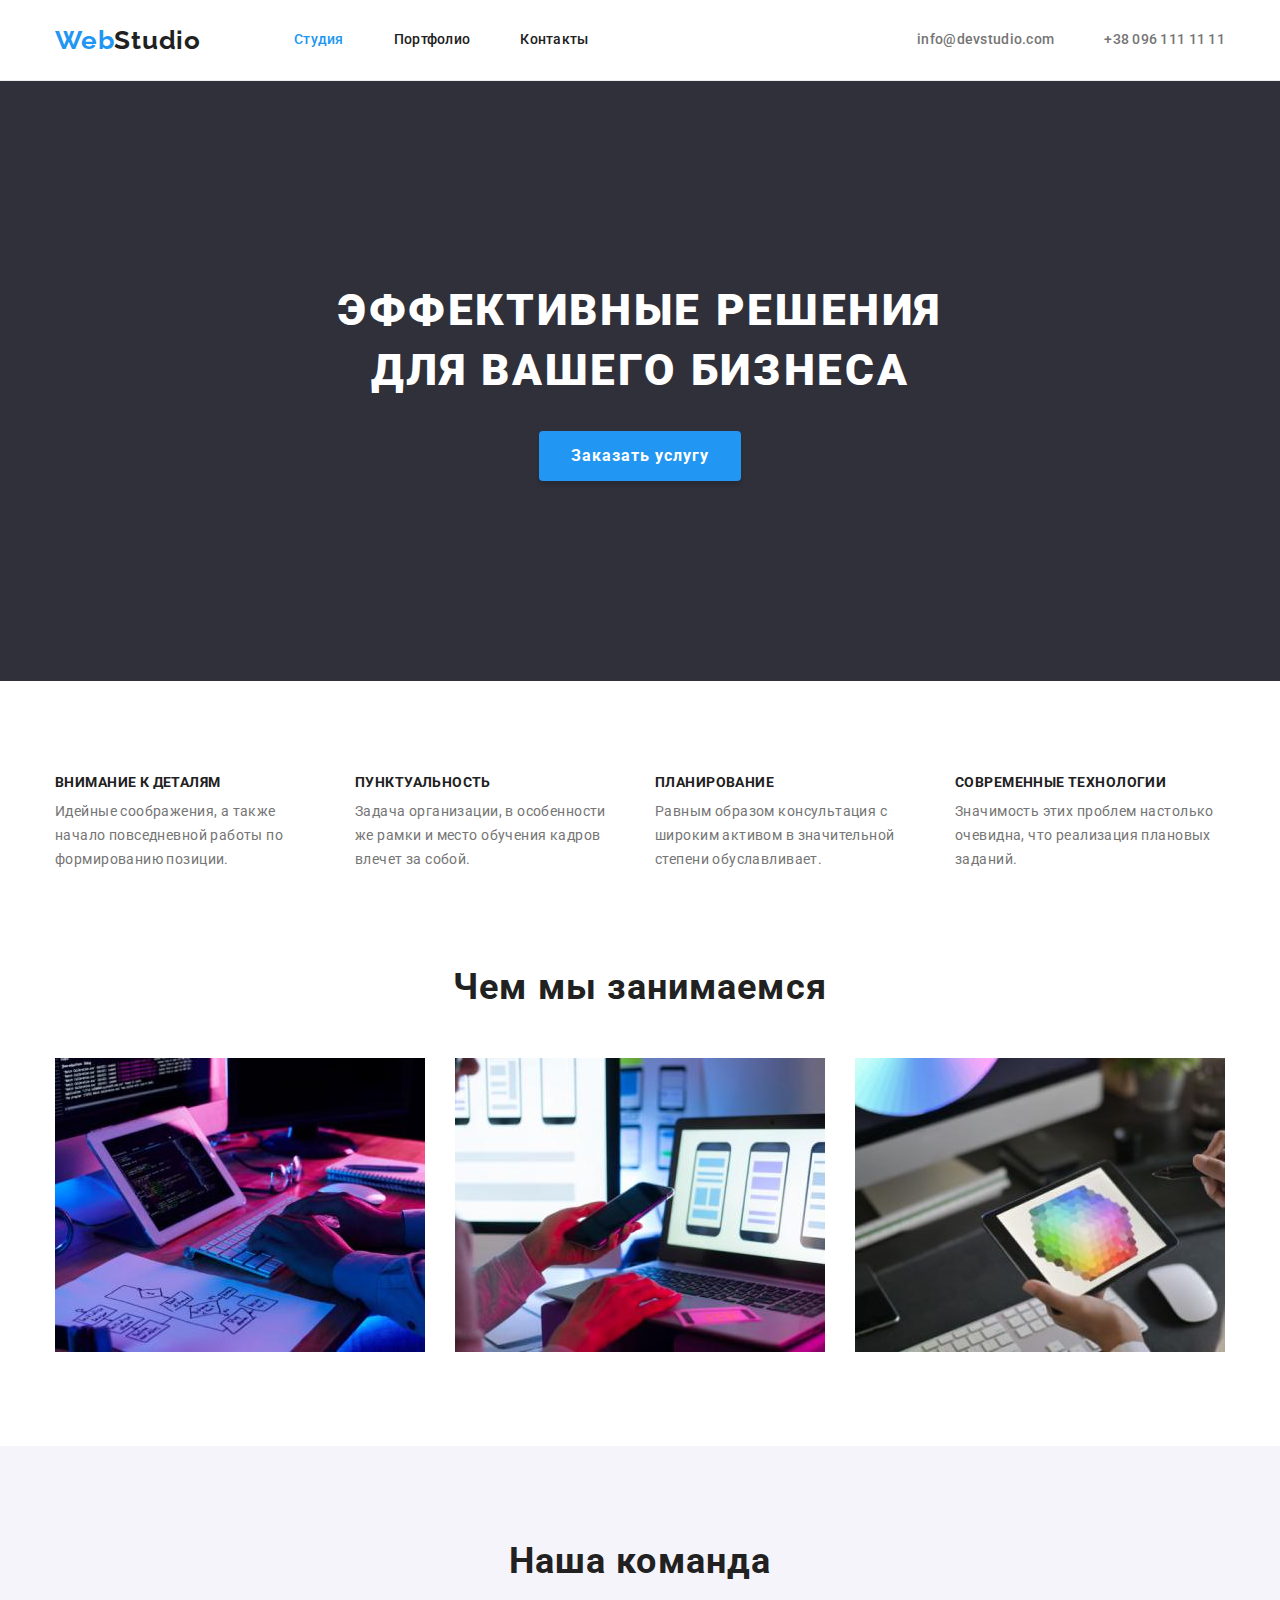
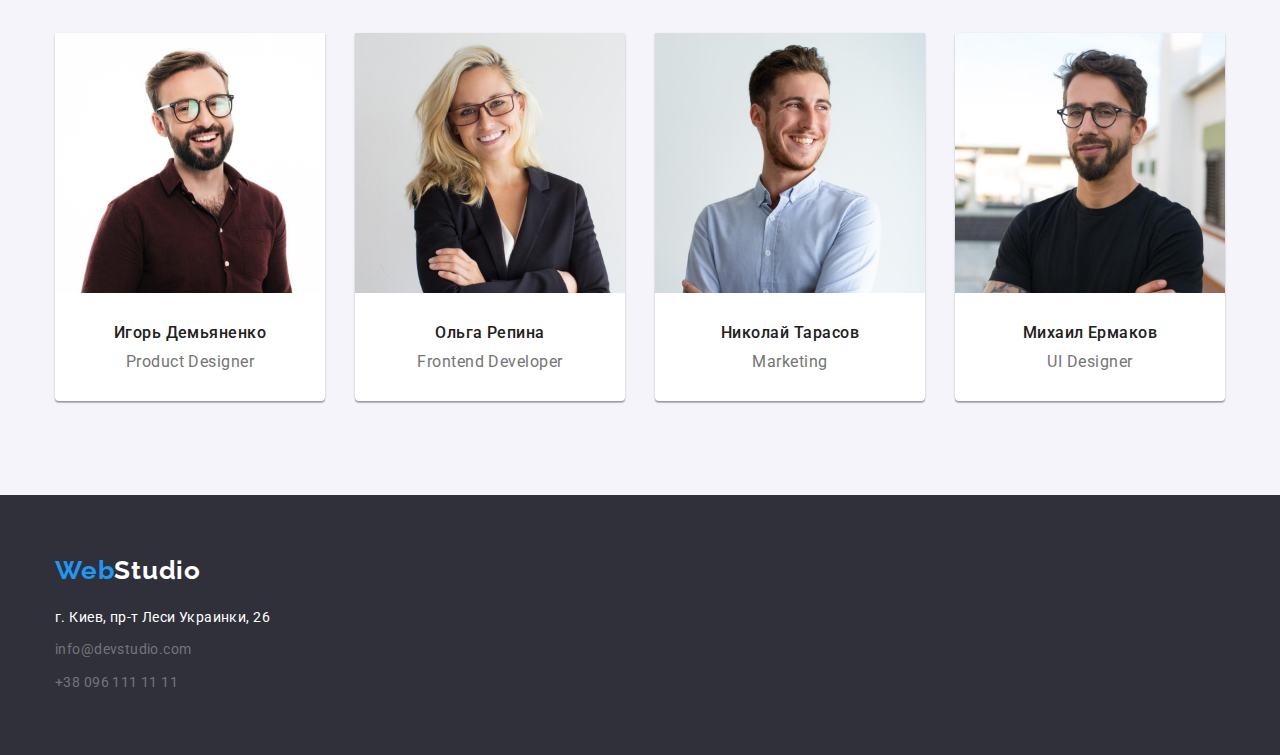
==== index.html @ d539810e "create HW/4 & copy files from HW/3" ====
<!DOCTYPE html>
<html lang="ru">
  <head>
    <meta charset="UTF-8" />
    <meta http-equiv="X-UA-Compatible" content="IE=edge" />
    <meta name="viewport" content="width=device-width, initial-scale=1.0" />
    <title>Студия</title>
    <link rel="preconnect" href="https://fonts.googleapis.com" />
    <link rel="preconnect" href="https://fonts.gstatic.com" crossorigin />
    <link
      href="https://fonts.googleapis.com/css2?family=Raleway:wght@700&family=Roboto:wght@400;500;700;900&display=swap"
      rel="stylesheet"
    />
    <link rel="stylesheet" href="./css/modern-normalize.css" />
    <link rel="stylesheet" href="./css/styles.css" />
  </head>
  <body>
    <header class="header">
      <div class="container">
        <nav class="nav">
          <a href="/" lang="en" class="link logo"><span>Web</span>Studio</a>
          <ul class="nav-list list">
            <li class="item active">
              <a href="./index.html" class="link">Студия</a>
            </li>
            <li class="item">
              <a href="./portfolio.html" class="link">Портфолио</a>
            </li>
            <li class="item"><a href="" class="link">Контакты</a></li>
          </ul>
        </nav>
        <ul class="contacts-list list">
          <li class="item">
            <a href="mailto:info@devstudio.com" class="link mail"
              >info@devstudio.com</a
            >
          </li>
          <li class="item">
            <a href="tel:+380961111111" class="link tel">+38 096 111 11 11</a>
          </li>
        </ul>
      </div>
    </header>
    <main class="index">
      <section class="section hero">
        <div class="container">
          <h1 class="hero-title title">
            Эффективные решения для вашего бизнеса
          </h1>
          <button type="button" class="hero-btn btn">Заказать услугу</button>
        </div>
      </section>
      <section class="section features">
        <div class="container">
          <h2 class="title visually-hidden">Преимущества</h2>
          <ul class="features-list list">
            <li class="features-list-item">
              <h3 class="title">Внимание к деталям</h3>
              <p class="text">
                Идейные соображения, а также начало повседневной работы по
                формированию позиции.
              </p>
            </li>
            <li class="features-list-item">
              <h3 class="title">Пунктуальность</h3>
              <p class="text">
                Задача организации, в особенности же рамки и место обучения
                кадров влечет за собой.
              </p>
            </li>
            <li class="features-list-item">
              <h3 class="title">Планирование</h3>
              <p class="text">
                Равным образом консультация с широким активом в значительной
                степени обуславливает.
              </p>
            </li>
            <li class="features-list-item">
              <h3 class="title">Современные технологии</h3>
              <p class="text">
                Значимость этих проблем настолько очевидна, что реализация
                плановых заданий.
              </p>
            </li>
          </ul>
        </div>
      </section>
      <section class="section we-doing">
        <div class="container">
          <h2 class="title">Чем мы занимаемся</h2>
          <ul class="we-doing-list list">
            <li class="we-doing-list-item">
              <img
                src="images/index/what-we-do-01.jpg"
                alt="Верстаем"
                width="370"
              />
            </li>
            <li class="we-doing-list-item">
              <img
                src="images/index/what-we-do-02.jpg"
                alt="Адаптируем сайт под разные устройства"
                width="370"
              />
            </li>
            <li class="we-doing-list-item">
              <img
                src="images/index/what-we-do-03.jpg"
                alt="Прорабатываем уникальный дизайн"
                width="370"
              />
            </li>
          </ul>
        </div>
      </section>
      <section class="section team">
        <div class="container">
          <h2 class="title">Наша команда</h2>
          <ul class="team-list list">
            <li class="team-list-item">
              <img
                src="images/index/igor.jpg"
                alt="Игорь Демьяненко"
                width="270"
              />
              <h3 class="title">Игорь Демьяненко</h3>
              <p class="position" lang="en">Product Designer</p>
            </li>
            <li class="team-list-item">
              <img src="images/index/olga.jpg" alt="Ольга Репина" width="270" />
              <h3 class="title">Ольга Репина</h3>
              <p class="position" lang="en">Frontend Developer</p>
            </li>
            <li class="team-list-item">
              <img
                src="images/index/nikolay.jpg"
                alt="Николай Тарасов"
                width="270"
              />
              <h3 class="title">Николай Тарасов</h3>
              <p class="position" lang="en">Marketing</p>
            </li>
            <li class="team-list-item">
              <img
                src="images/index/michael.jpg"
                alt="Михаил Ермаков"
                width="270"
              />
              <h3 class="title">Михаил Ермаков</h3>
              <p class="position" lang="en">UI Designer</p>
            </li>
          </ul>
        </div>
      </section>
    </main>
    <footer class="footer">
      <div class="container">
        <a href="/" lang="en" class="link logo"><span>Web</span>Studio</a>
        <address class="address">
          <p class="location">г. Киев, пр-т Леси Украинки, 26</p>
          <ul class="contacts-list list">
            <li class="item">
              <a href="mailto:info@devstudio.com" class="link mail"
                >info@devstudio.com</a
              >
            </li>
            <li class="item">
              <a href="tel:+380961111111" class="link tel">+38 096 111 11 11</a>
            </li>
          </ul>
        </address>
      </div>
    </footer>
  </body>
</html>
---- css/styles.css ----
:root {
  --active-text-color: #2196f3;
  --prime-text-color: #757575;
  --secondary-text-color: #212121;
  --btn-text-color: #ffffff;
  --hero-btn-active-color: #188ce8;
  --prime-background-color: #ffffff;
  --secondary-background-color: #f5f4fa;
  --footer-background-color: #2f303a;
}
body {
  font-family: 'Roboto', sans-serif;
  background-color: var(--prime-background-color);
  color: var(--secondary-text-color);
}
header {
  border-bottom: 1px solid #ececec;
}

.section {
  padding: 94px 0;
}
.container {
  width: 1200px;
  padding-left: 15px;
  padding-right: 15px;
  margin: 0 auto;
}
ul {
  list-style: none;
  padding: 0;
  margin: 0;
}
img {
  display: block;
  max-width: 100%;
  height: auto;
}
.link {
  text-decoration: none;
}
.btn {
  cursor: pointer;
}
.visually-hidden {
  position: absolute;
  white-space: nowrap;
  width: 1px;
  height: 1px;
  overflow: hidden;
  border: 0;
  padding: 0;
  clip: rect(0 0 0 0);
  clip-path: inset(50%);
  margin: -1px;
}
/************header*****************************/
.header > .container,
.nav,
.nav-list,
.contacts-list {
  display: flex;
  align-items: center;
}

.nav,
.nav-list > .item,
.contacts-list > .item {
  align-self: center;
}
.logo {
  font-family: 'Raleway', sans-serif;
  font-style: normal;
  font-weight: 700;
  font-size: 26px;
  line-height: 1.19;
  letter-spacing: 0.03em;
  color: var(--secondary-text-color);
  padding-top: 24px;
  padding-bottom: 24px;
}
.logo span {
  color: var(--active-text-color);
}
.nav-list {
  margin-left: 93px;
}
.nav-list .link,
.contacts-list .link {
  display: block;
  padding-top: 32px;
  padding-bottom: 32px;
  font-family: 'Roboto', sans-serif;
  font-weight: 500;
  font-size: 14px;
  line-height: 1.14;
  letter-spacing: 0.02em;
}
.nav-list > .item:not(:first-child) {
  margin-left: 50px;
}
.nav-list .link {
  color: var(--secondary-text-color);
}
.nav + .contacts-list {
  margin-left: auto;
}
.contacts-list > .item:not(:last-child) {
  margin-right: 50px;
}
.contacts-list .link {
  color: var(--prime-text-color);
}
.nav-list > .active > .link {
  color: var(--active-text-color);
}
.nav-list .link:hover,
.nav-list .link:focus,
.contacts-list .link:hover,
.contacts-list .link:focus {
  color: var(--active-text-color);
}

/*****************main index*******************/
.hero {
  padding: 200px 0;
  text-align: center;
  background-color: var(--footer-background-color);
  color: var(--btn-text-color);
}

.hero-title {
  margin: 0 auto 30px;
  padding: 0 267px;
  font-weight: 900;
  font-size: 44px;
  line-height: 1.36;
  letter-spacing: 0.06em;
  text-transform: uppercase;
}
.hero-btn {
  display: block;
  margin: 0 auto;
  padding: 10px 32px;
  font-family: inherit;
  font-weight: 700;
  font-size: 16px;
  line-height: 1.87;
  box-shadow: 0px 4px 4px rgba(0, 0, 0, 0.15);
  border-radius: 4px;
  border: 0;
  letter-spacing: 0.06em;
  background-color: var(--active-text-color);
  color: var(--btn-text-color);
}
.hero .btn:hover,
.hero .btn:focus {
  background-color: var(--hero-btn-active-color);
}
.features-list {
  display: flex;
  justify-content: space-between;
}
.features-list-item {
  width: 270px;
}
.features-list-item:not(:last-child) {
  margin-right: 30px;
}

.features-list-item .title {
  margin-top: 0;
  margin-bottom: 10px;
  font-weight: 700;
  font-size: 14px;
  line-height: 1.14;
  letter-spacing: 0.03em;
  text-transform: uppercase;
}
.features-list-item .text {
  margin: 0;
  font-size: 14px;
  line-height: 1.71;
  letter-spacing: 0.03em;
  color: var(--prime-text-color);
}

.we-doing .title,
.team .title {
  margin-top: 0;
  margin-bottom: 50px;
  font-weight: 700;
  font-size: 36px;
  line-height: 1.17;
  text-align: center;
  letter-spacing: 0.03em;
}
.section.we-doing {
  padding: 0 0 94px 0;
}
.we-doing-list {
  display: flex;
  justify-content: space-between;
}
.we-doing-list-item:not(:last-child) {
  margin-right: 30px;
}

.team {
  background-color: var(--secondary-background-color);
}
.team-list {
  display: flex;
  justify-content: space-between;
}
.team-list-item {
  width: 270px;
  padding-bottom: 30px;
  background-color: var(--prime-background-color);
  box-shadow: 0px 1px 3px rgba(0, 0, 0, 0.12), 0px 1px 1px rgba(0, 0, 0, 0.14),
    0px 2px 1px rgba(0, 0, 0, 0.2);
  border-radius: 0px 0px 4px 4px;
}
.team-list-item:not(:last-child) {
  margin-right: 30px;
}
.team-list-item > img {
  margin-bottom: 30px;
}
.team-list-item .title {
  margin-bottom: 10px;
  font-weight: 500;
  font-size: 16px;
  line-height: 1.19;
  text-align: center;
  letter-spacing: 0.03em;
}
.team-list-item .position {
  margin: 0 auto;
  font-size: 16px;
  line-height: 1.19;
  text-align: center;
  letter-spacing: 0.03em;
  background-color: var(--prime-background-color);
  color: var(--prime-text-color);
}

/********************main portfolio**********************/
.filter {
  display: flex;
  justify-content: center;
  margin-bottom: 50px;
}
.filter > .filter-item:not(:last-child) {
  margin-right: 8px;
}
.filter .btn {
  font-family: 'Roboto', sans-serif;
  font-style: normal;
  font-weight: 500;
  font-size: 16px;
  line-height: 1.62;
  text-align: center;
  letter-spacing: 0.03em;
  border-radius: 4px;
  border: none;
  padding: 6px 22px;
}
.filter .btn:hover,
.filter .btn:focus,
.btn.active {
  background-color: var(--active-text-color);
  color: var(--btn-text-color);
  box-shadow: 0px 3px 1px rgba(0, 0, 0, 0.1), 0px 1px 2px rgba(0, 0, 0, 0.08),
    0px 2px 2px rgba(0, 0, 0, 0.12);
  border-radius: 4px;
}
.portfolio-projects-list {
  display: flex;
  flex-wrap: wrap;
}
.project-item {
  width: 370px;
  /* width: calc((100% - 60px) / 3); */
  margin-right: 30px;
  margin-bottom: 30px;

  background-color: var(--prime-background-color);
}
.project-item:nth-child(3n) {
  margin-right: 0;
}
.project-item:nth-last-child(-n + 3) {
  margin-bottom: 0;
}

.project-item > .content {
  display: flex;
  flex-direction: column;
  padding: 20px 24px;
  border-right: 1px solid #eeeeee;
  border-bottom: 1px solid #eeeeee;
  border-left: 1px solid #eeeeee;
}
.project-item .title {
  margin-top: 0;
  margin-bottom: 4px;
  font-weight: 700;
  font-size: 18px;
  line-height: 2;
  letter-spacing: 0.06em;
}
.project-item .project-type {
  margin: 0;
  font-size: 16px;
  line-height: 1.87;
  letter-spacing: 0.03em;
  color: var(--prime-text-color);
}
/*************************footer*************************/
.footer {
  padding-top: 60px;
  padding-bottom: 60px;
  background-color: var(--footer-background-color);
}
.footer .container {
  display: flex;
  flex-direction: column;
}

.footer .logo {
  margin-bottom: 20px;
  padding: 0;
  color: var(--btn-text-color);
}
.address {
  font-size: 14px;
  font-style: normal;
  font-weight: normal;
  line-height: 1.71;
  letter-spacing: 0.03em;
}
.location {
  margin-top: 0;
  margin-bottom: 9px;

  color: var(--btn-text-color);
}
.footer .contacts-list {
  display: block;
}
.footer .contacts-list .item:first-child {
  margin: 0 0 9px 0;
}
.footer .contacts-list .link {
  padding: 0;
  font-size: inherit;
  font-style: inherit;
  font-weight: inherit;
  line-height: inherit;
  letter-spacing: inherit;
}
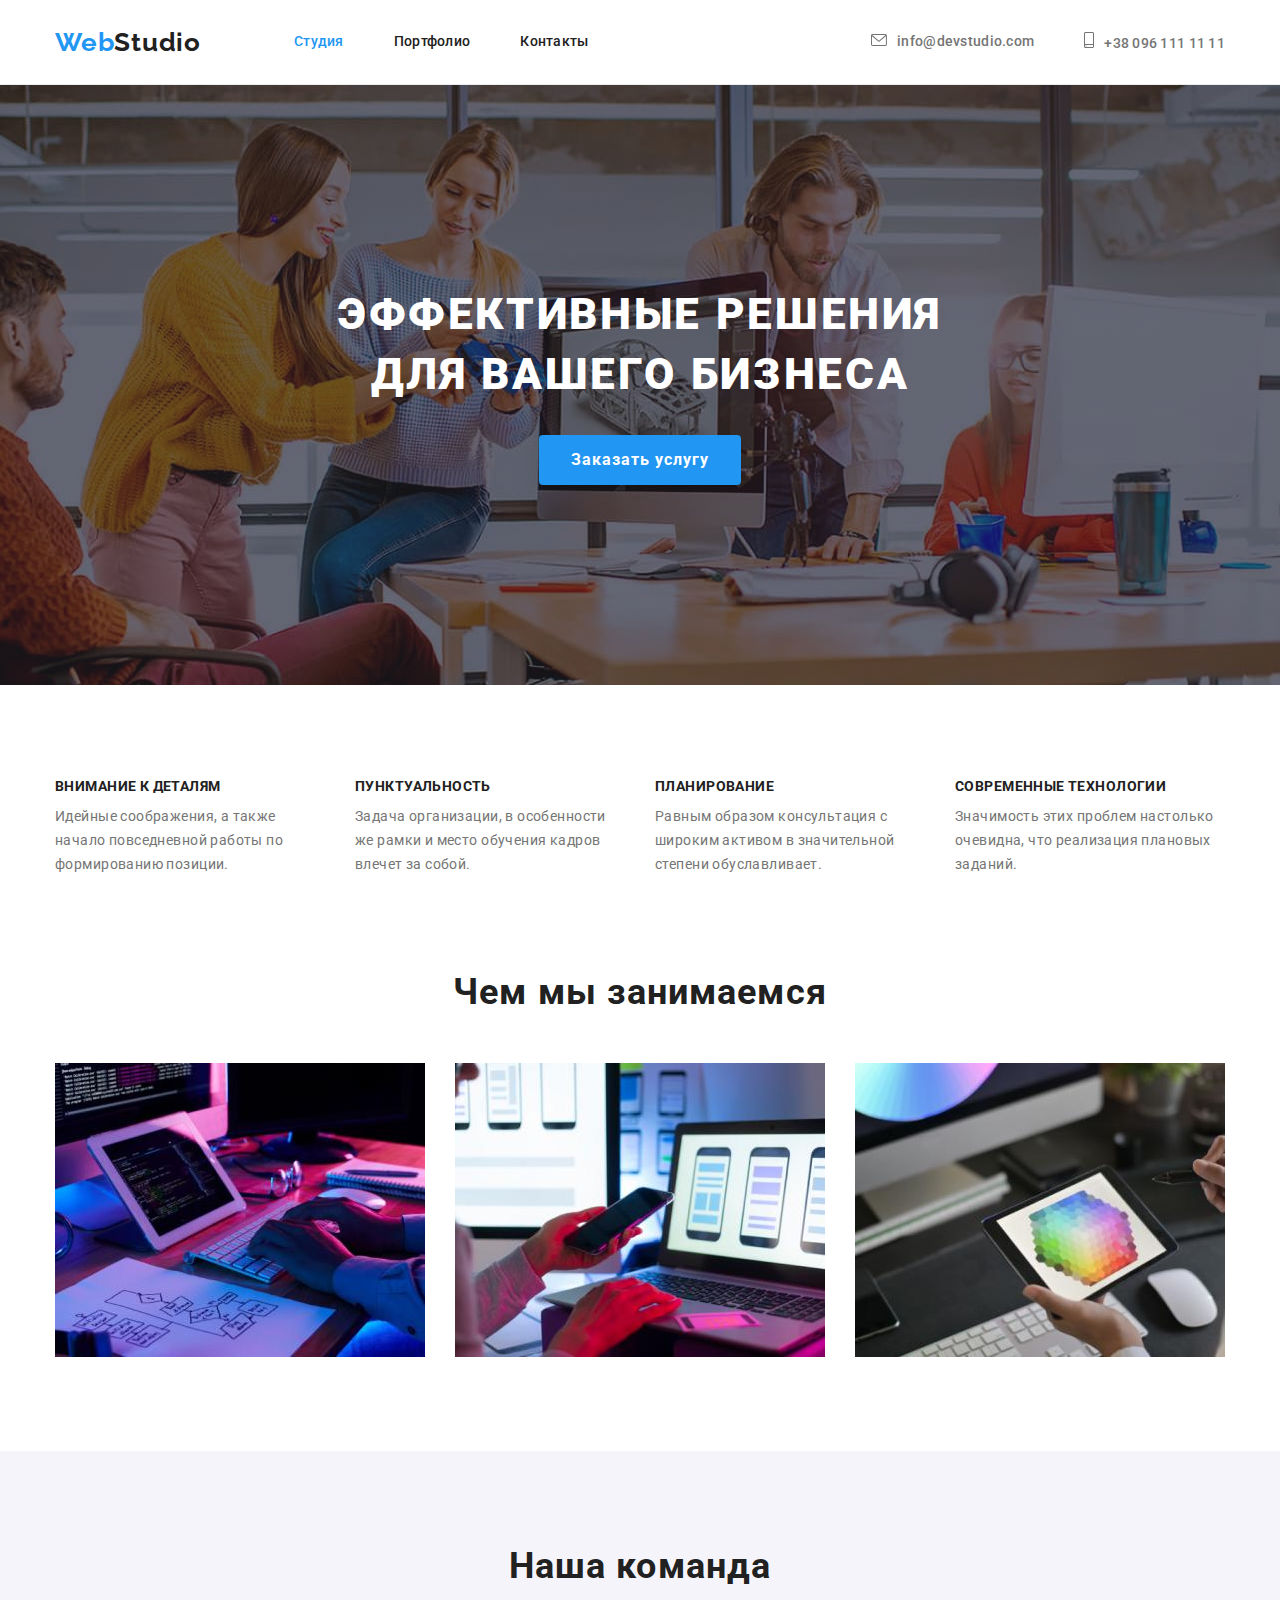
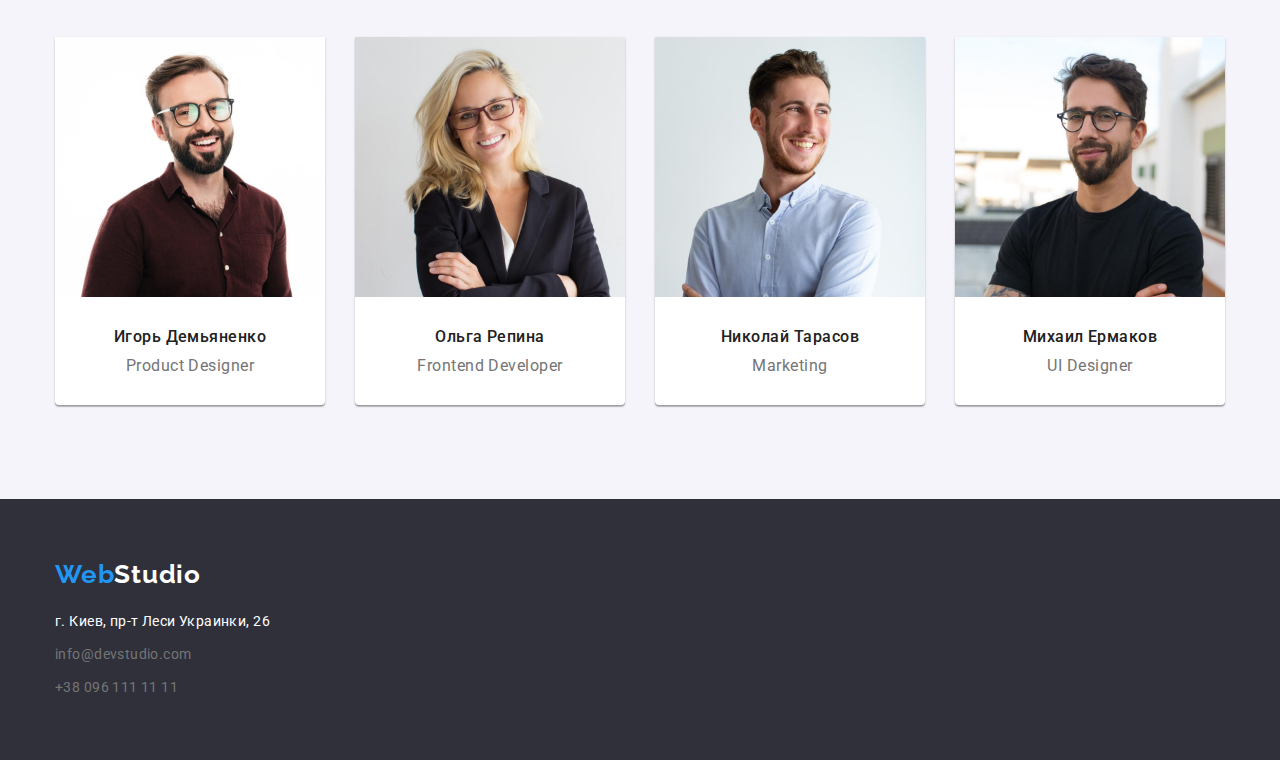
==== commit 0be96b47: "add sprite & hero" ====
--- a/index.html
+++ b/index.html
@@ -31,12 +31,19 @@
         </nav>
         <ul class="contacts-list list">
           <li class="item">
+            
             <a href="mailto:info@devstudio.com" class="link mail"
-              >info@devstudio.com</a
+              ><svg class="icon icon-envelope" width=16 height=12>
+              <use href=./images/icons.svg#icon-envelope></use>
+            </svg>info@devstudio.com</a
             >
           </li>
           <li class="item">
-            <a href="tel:+380961111111" class="link tel">+38 096 111 11 11</a>
+             
+            <a href="tel:+380961111111" class="link tel">
+              <svg class="icon icon-smartphone" width=10 height=16>
+              <use href=./images/icons.svg#icon-smartphone></use>
+            </svg>+38 096 111 11 11</a>
           </li>
         </ul>
       </div>
--- a/css/styles.css
+++ b/css/styles.css
@@ -36,6 +36,7 @@
   max-width: 100%;
   height: auto;
 }
+
 .link {
   text-decoration: none;
 }
@@ -96,6 +97,14 @@
   line-height: 1.14;
   letter-spacing: 0.02em;
 }
+.contacts-list .link {
+  display: flex;
+  align-items: baseline;
+}
+.contacts-list .icon {
+  margin-right: 10px;
+  fill: currentColor;
+}
 .nav-list > .item:not(:first-child) {
   margin-left: 50px;
 }
@@ -123,10 +132,21 @@
 
 /*****************main index*******************/
 .hero {
+  height: 600px;
+  max-width: 1600px;
   padding: 200px 0;
   text-align: center;
-  background-color: var(--footer-background-color);
-  color: var(--btn-text-color);
+  color: var(--btn-text-color);
+  background-image: linear-gradient(
+      rgba(47, 48, 58, 0.4),
+      rgba(47, 48, 58, 0.4)
+    ),
+    url(../images/index/hero-bg.jpg);
+  background-repeat: no-repeat;
+  background-size: cover;
+  background-position: center;
+
+  background-color: #c4c4c4;
 }
 
 .hero-title {
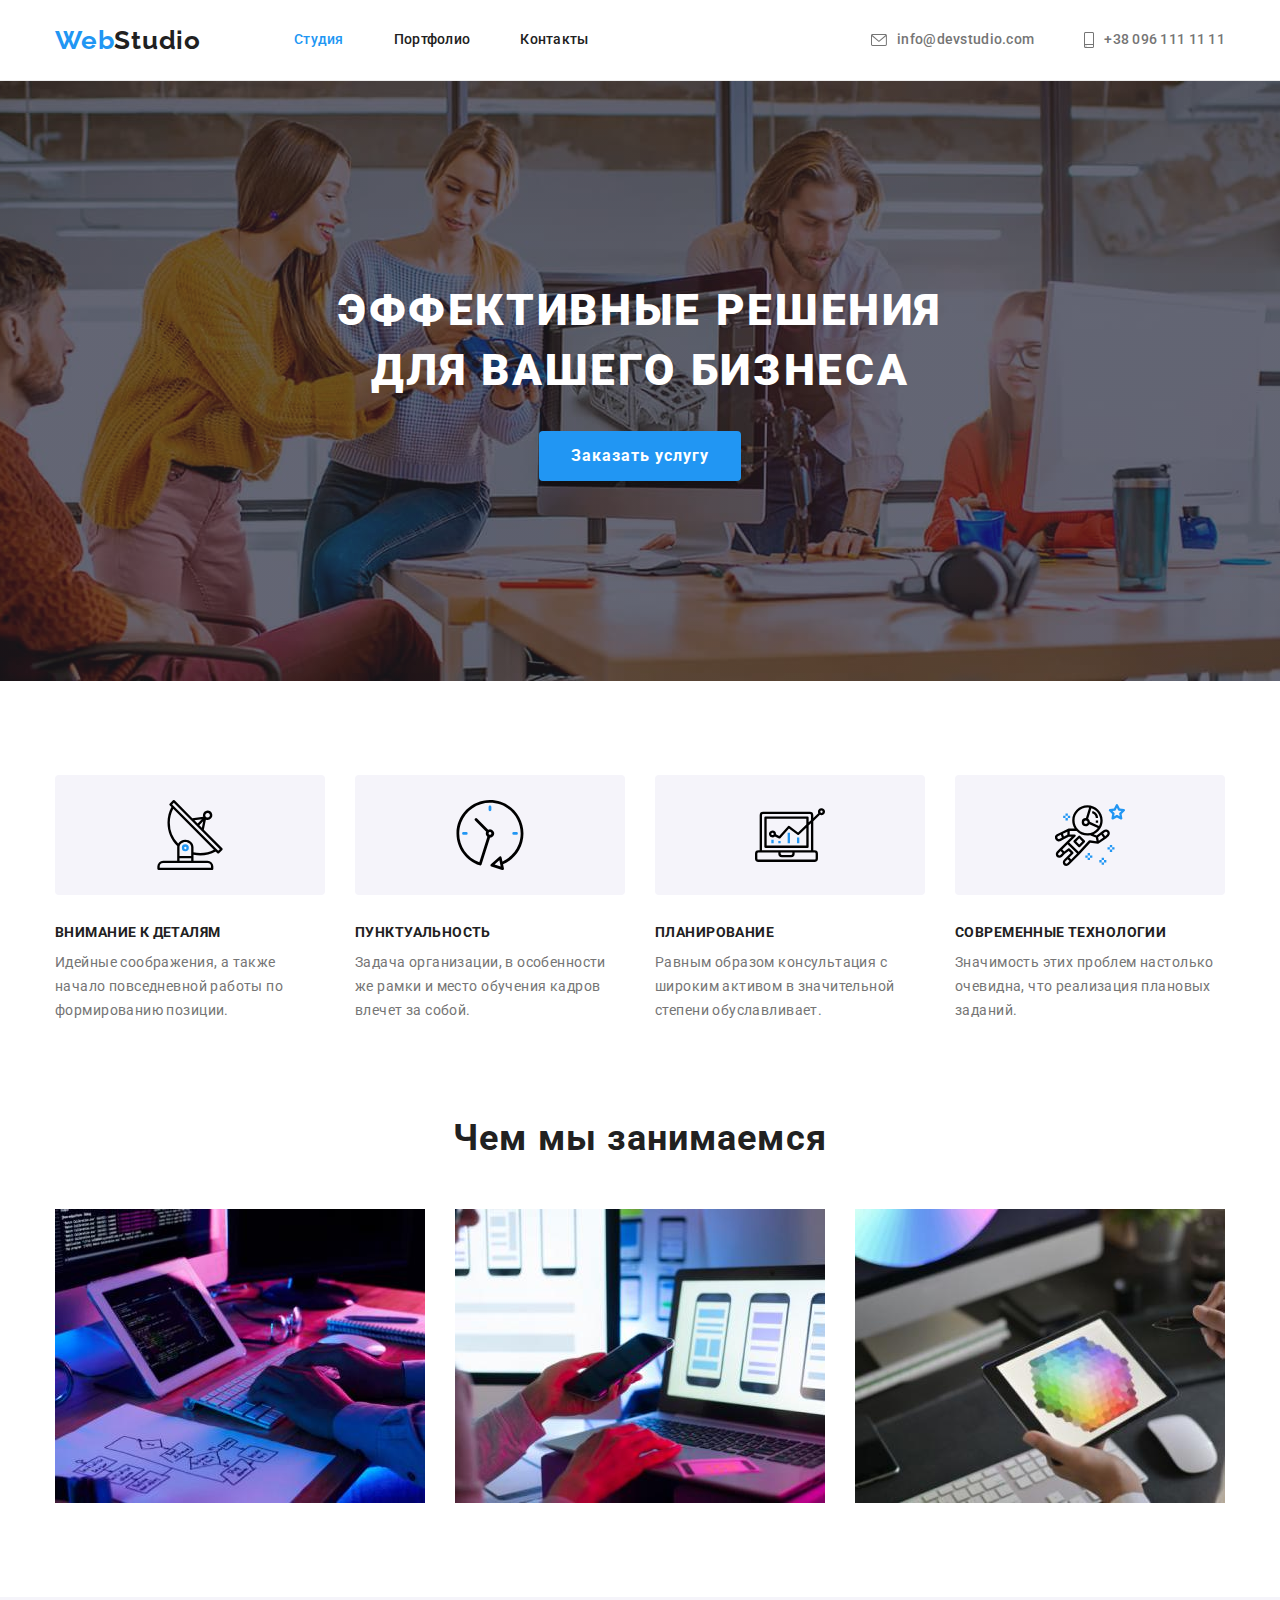
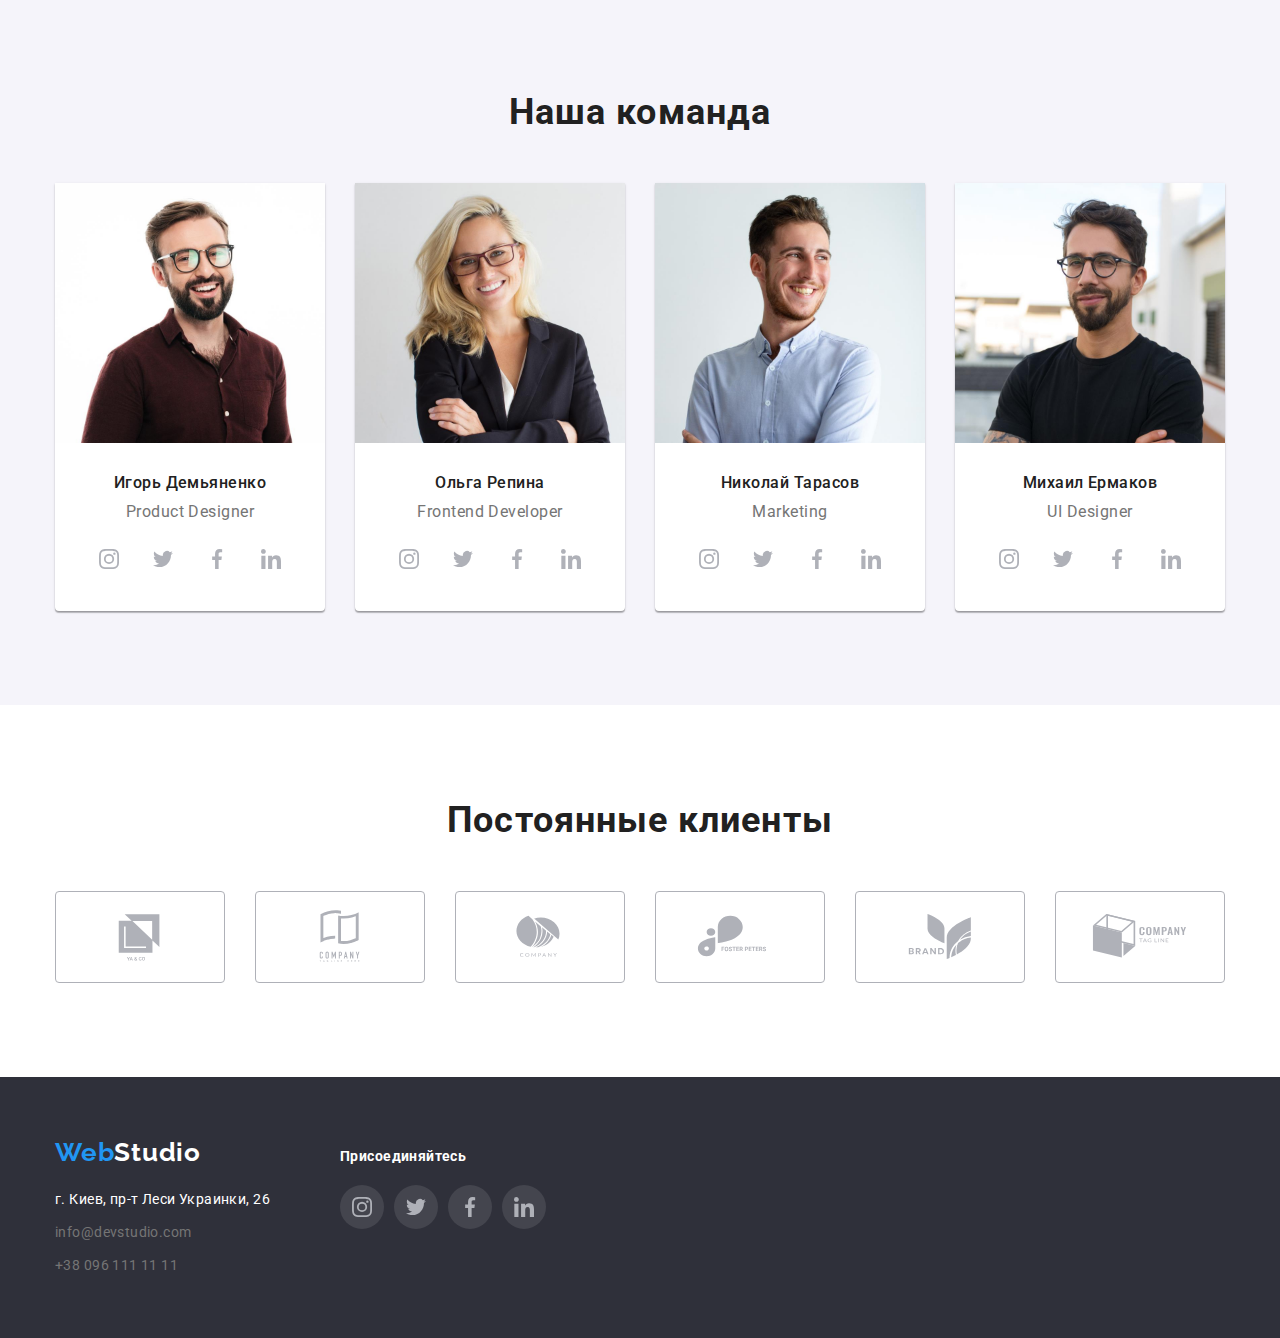
==== commit a09ef18f: "HW4 to checkin" ====
--- a/index.html
+++ b/index.html
@@ -31,19 +31,18 @@
         </nav>
         <ul class="contacts-list list">
           <li class="item">
-            
-            <a href="mailto:info@devstudio.com" class="link mail"
-              ><svg class="icon icon-envelope" width=16 height=12>
-              <use href=./images/icons.svg#icon-envelope></use>
-            </svg>info@devstudio.com</a
+            <a href="mailto:info@devstudio.com" class="link mail">
+              <svg class="icon icon-envelope" width="16" height="12">
+                <use href="./images/icons.svg#icon-envelope"></use></svg
+              >info@devstudio.com</a
             >
           </li>
           <li class="item">
-             
             <a href="tel:+380961111111" class="link tel">
-              <svg class="icon icon-smartphone" width=10 height=16>
-              <use href=./images/icons.svg#icon-smartphone></use>
-            </svg>+38 096 111 11 11</a>
+              <svg class="icon icon-smartphone" width="10" height="16">
+                <use href="./images/icons.svg#icon-smartphone"></use></svg
+              >+38 096 111 11 11</a
+            >
           </li>
         </ul>
       </div>
@@ -62,6 +61,11 @@
           <h2 class="title visually-hidden">Преимущества</h2>
           <ul class="features-list list">
             <li class="features-list-item">
+              <div class="thumb">
+                <svg class="icon">
+                  <use href="./images/icons.svg#icon-antenna"></use>
+                </svg>
+              </div>
               <h3 class="title">Внимание к деталям</h3>
               <p class="text">
                 Идейные соображения, а также начало повседневной работы по
@@ -69,6 +73,11 @@
               </p>
             </li>
             <li class="features-list-item">
+              <div class="thumb">
+                <svg class="icon">
+                  <use href="./images/icons.svg#icon-clock"></use>
+                </svg>
+              </div>
               <h3 class="title">Пунктуальность</h3>
               <p class="text">
                 Задача организации, в особенности же рамки и место обучения
@@ -76,6 +85,11 @@
               </p>
             </li>
             <li class="features-list-item">
+              <div class="thumb">
+                <svg class="icon">
+                  <use href="./images/icons.svg#icon-diagram"></use>
+                </svg>
+              </div>
               <h3 class="title">Планирование</h3>
               <p class="text">
                 Равным образом консультация с широким активом в значительной
@@ -83,6 +97,11 @@
               </p>
             </li>
             <li class="features-list-item">
+              <div class="thumb">
+                <svg class="icon">
+                  <use href="./images/icons.svg#icon-astronaut"></use>
+                </svg>
+              </div>
               <h3 class="title">Современные технологии</h3>
               <p class="text">
                 Значимость этих проблем настолько очевидна, что реализация
@@ -132,11 +151,63 @@
               />
               <h3 class="title">Игорь Демьяненко</h3>
               <p class="position" lang="en">Product Designer</p>
+              <ul class="social-list">
+                <li class="social-list-item">
+                  <a class="social-link"
+                    ><svg class="icon instagram">
+                      <use href="./images/icons.svg#icon-instagram"></use></svg
+                  ></a>
+                </li>
+                <li class="social-list-item">
+                  <a class="social-link"
+                    ><svg class="icon twitter">
+                      <use href="./images/icons.svg#icon-twitter"></use></svg
+                  ></a>
+                </li>
+                <li class="social-list-item">
+                  <a class="social-link"
+                    ><svg class="icon facebook">
+                      <use href="./images/icons.svg#icon-facebook"></use></svg
+                  ></a>
+                </li>
+                <li class="social-list-item">
+                  <a class="social-link"
+                    ><svg class="icon linkedin">
+                      <use href="./images/icons.svg#icon-linkedin"></use></svg
+                  ></a>
+                </li>
+              </ul>
             </li>
             <li class="team-list-item">
               <img src="images/index/olga.jpg" alt="Ольга Репина" width="270" />
               <h3 class="title">Ольга Репина</h3>
               <p class="position" lang="en">Frontend Developer</p>
+              <ul class="social-list">
+                <li class="social-list-item">
+                  <a class="social-link"
+                    ><svg class="icon instagram">
+                      <use href="./images/icons.svg#icon-instagram"></use></svg
+                  ></a>
+                </li>
+                <li class="social-list-item">
+                  <a class="social-link"
+                    ><svg class="icon twitter">
+                      <use href="./images/icons.svg#icon-twitter"></use></svg
+                  ></a>
+                </li>
+                <li class="social-list-item">
+                  <a class="social-link"
+                    ><svg class="icon facebook">
+                      <use href="./images/icons.svg#icon-facebook"></use></svg
+                  ></a>
+                </li>
+                <li class="social-list-item">
+                  <a class="social-link"
+                    ><svg class="icon linkedin">
+                      <use href="./images/icons.svg#icon-linkedin"></use></svg
+                  ></a>
+                </li>
+              </ul>
             </li>
             <li class="team-list-item">
               <img
@@ -146,6 +217,32 @@
               />
               <h3 class="title">Николай Тарасов</h3>
               <p class="position" lang="en">Marketing</p>
+              <ul class="social-list">
+                <li class="social-list-item">
+                  <a class="social-link"
+                    ><svg class="icon instagram">
+                      <use href="./images/icons.svg#icon-instagram"></use></svg
+                  ></a>
+                </li>
+                <li class="social-list-item">
+                  <a class="social-link"
+                    ><svg class="icon twitter">
+                      <use href="./images/icons.svg#icon-twitter"></use></svg
+                  ></a>
+                </li>
+                <li class="social-list-item">
+                  <a class="social-link"
+                    ><svg class="icon facebook">
+                      <use href="./images/icons.svg#icon-facebook"></use></svg
+                  ></a>
+                </li>
+                <li class="social-list-item">
+                  <a class="social-link"
+                    ><svg class="icon linkedin">
+                      <use href="./images/icons.svg#icon-linkedin"></use></svg
+                  ></a>
+                </li>
+              </ul>
             </li>
             <li class="team-list-item">
               <img
@@ -155,6 +252,75 @@
               />
               <h3 class="title">Михаил Ермаков</h3>
               <p class="position" lang="en">UI Designer</p>
+              <ul class="social-list">
+                <li class="social-list-item">
+                  <a class="social-link"
+                    ><svg class="icon instagram">
+                      <use href="./images/icons.svg#icon-instagram"></use></svg
+                  ></a>
+                </li>
+                <li class="social-list-item">
+                  <a class="social-link"
+                    ><svg class="icon twitter">
+                      <use href="./images/icons.svg#icon-twitter"></use></svg
+                  ></a>
+                </li>
+                <li class="social-list-item">
+                  <a class="social-link"
+                    ><svg class="icon facebook">
+                      <use href="./images/icons.svg#icon-facebook"></use></svg
+                  ></a>
+                </li>
+                <li class="social-list-item">
+                  <a class="social-link"
+                    ><svg class="icon linkedin">
+                      <use href="./images/icons.svg#icon-linkedin"></use></svg
+                  ></a>
+                </li>
+              </ul>
+            </li>
+          </ul>
+        </div>
+      </section>
+      <section class="section partners">
+        <div class="container">
+          <h2 class="title">Постоянные клиенты</h2>
+          <ul class="partners-list list">
+            <li class="partners-list-item">
+              <a class="partner-link"
+                ><svg class="icon">
+                  <use href="./images/icons.svg#icon-client1"></use></svg
+              ></a>
+            </li>
+            <li class="partners-list-item">
+              <a class="partner-link"
+                ><svg class="icon">
+                  <use href="./images/icons.svg#icon-client2"></use></svg
+              ></a>
+            </li>
+            <li class="partners-list-item">
+              <a class="partner-link"
+                ><svg class="icon">
+                  <use href="./images/icons.svg#icon-client3"></use></svg
+              ></a>
+            </li>
+            <li class="partners-list-item">
+              <a class="partner-link"
+                ><svg class="icon">
+                  <use href="./images/icons.svg#icon-client4"></use></svg
+              ></a>
+            </li>
+            <li class="partners-list-item">
+              <a class="partner-link"
+                ><svg class="icon">
+                  <use href="./images/icons.svg#icon-client5"></use></svg
+              ></a>
+            </li>
+            <li class="partners-list-item">
+              <a class="partner-link"
+                ><svg class="icon">
+                  <use href="./images/icons.svg#icon-client6"></use></svg
+              ></a>
             </li>
           </ul>
         </div>
@@ -162,20 +328,53 @@
     </main>
     <footer class="footer">
       <div class="container">
-        <a href="/" lang="en" class="link logo"><span>Web</span>Studio</a>
-        <address class="address">
-          <p class="location">г. Киев, пр-т Леси Украинки, 26</p>
-          <ul class="contacts-list list">
-            <li class="item">
-              <a href="mailto:info@devstudio.com" class="link mail"
-                >info@devstudio.com</a
-              >
-            </li>
-            <li class="item">
-              <a href="tel:+380961111111" class="link tel">+38 096 111 11 11</a>
-            </li>
-          </ul>
-        </address>
+        <div class="address-container">
+          <a href="/" lang="en" class="link logo"><span>Web</span>Studio</a>
+          <address class="address">
+            <p class="location">г. Киев, пр-т Леси Украинки, 26</p>
+            <ul class="contacts-list list">
+              <li class="item">
+                <a href="mailto:info@devstudio.com" class="link mail"
+                  >info@devstudio.com</a
+                >
+              </li>
+              <li class="item">
+                <a href="tel:+380961111111" class="link tel"
+                  >+38 096 111 11 11</a
+                >
+              </li>
+            </ul>
+          </address>
+        </div>
+        <div class="social-container">
+          <p class="title">Присоединяйтесь</p>
+          <ul class="social-list">
+            <li class="social-list-item">
+              <a class="social-link"
+                ><svg class="icon instagram">
+                  <use href="./images/icons.svg#icon-instagram"></use></svg
+              ></a>
+            </li>
+            <li class="social-list-item">
+              <a class="social-link"
+                ><svg class="icon twitter">
+                  <use href="./images/icons.svg#icon-twitter"></use></svg
+              ></a>
+            </li>
+            <li class="social-list-item">
+              <a class="social-link"
+                ><svg class="icon facebook">
+                  <use href="./images/icons.svg#icon-facebook"></use></svg
+              ></a>
+            </li>
+            <li class="social-list-item">
+              <a class="social-link"
+                ><svg class="icon linkedin">
+                  <use href="./images/icons.svg#icon-linkedin"></use></svg
+              ></a>
+            </li>
+          </ul>
+        </div>
       </div>
     </footer>
   </body>
--- a/css/styles.css
+++ b/css/styles.css
@@ -7,6 +7,7 @@
   --prime-background-color: #ffffff;
   --secondary-background-color: #f5f4fa;
   --footer-background-color: #2f303a;
+  --prime-icon-color: #afb1b8;
 }
 body {
   font-family: 'Roboto', sans-serif;
@@ -40,6 +41,7 @@
 .link {
   text-decoration: none;
 }
+a,
 .btn {
   cursor: pointer;
 }
@@ -99,7 +101,7 @@
 }
 .contacts-list .link {
   display: flex;
-  align-items: baseline;
+  align-items: center;
 }
 .contacts-list .icon {
   margin-right: 10px;
@@ -132,6 +134,7 @@
 
 /*****************main index*******************/
 .hero {
+  margin: 0 auto;
   height: 600px;
   max-width: 1600px;
   padding: 200px 0;
@@ -145,7 +148,6 @@
   background-repeat: no-repeat;
   background-size: cover;
   background-position: center;
-
   background-color: #c4c4c4;
 }
 
@@ -187,7 +189,21 @@
 .features-list-item:not(:last-child) {
   margin-right: 30px;
 }
-
+.features-list-item .thumb {
+  display: flex;
+  justify-content: center;
+  align-items: center;
+  height: 120px;
+  width: 100%;
+
+  margin-bottom: 30px;
+  background-color: var(--secondary-background-color);
+  border-radius: 4px;
+}
+.features-list-item .icon {
+  width: 70px;
+  height: 70px;
+}
 .features-list-item .title {
   margin-top: 0;
   margin-bottom: 10px;
@@ -206,7 +222,8 @@
 }
 
 .we-doing .title,
-.team .title {
+.team .title,
+.partners .title {
   margin-top: 0;
   margin-bottom: 50px;
   font-weight: 700;
@@ -256,7 +273,7 @@
   letter-spacing: 0.03em;
 }
 .team-list-item .position {
-  margin: 0 auto;
+  margin: 0 auto 16px;
   font-size: 16px;
   line-height: 1.19;
   text-align: center;
@@ -264,14 +281,48 @@
   background-color: var(--prime-background-color);
   color: var(--prime-text-color);
 }
-
+.social-list {
+  display: flex;
+  justify-content: center;
+}
+.social-list-item {
+  margin-right: 10px;
+  width: 44px;
+  height: 44px;
+}
+.social-list-item:last-child {
+  margin-right: 0;
+}
+.social-link {
+  fill: var(--prime-icon-color);
+  display: flex;
+  justify-content: center;
+  align-items: center;
+  border-radius: 50%;
+  width: 100%;
+  height: 100%;
+}
+.social-link:hover,
+.social-link:focus {
+  background-color: var(--active-text-color);
+  fill: #ffffff;
+  cursor: pointer;
+}
+.social-list .icon {
+  width: 20px;
+  height: 20px;
+}
 /********************main portfolio**********************/
 .filter {
   display: flex;
   justify-content: center;
   margin-bottom: 50px;
 }
-.filter > .filter-item:not(:last-child) {
+.filter-item {
+  background-color: var(--secondary-background-color);
+  border-radius: 4px;
+}
+.filter-item:not(:last-child) {
   margin-right: 8px;
 }
 .filter .btn {
@@ -304,8 +355,13 @@
   /* width: calc((100% - 60px) / 3); */
   margin-right: 30px;
   margin-bottom: 30px;
-
   background-color: var(--prime-background-color);
+  /* border: 1px solid #eeeeee;                                вместо border в .project-item > .content */
+}
+.project-item:hover,
+.project-item:focus {
+  box-shadow: 0px 1px 1px rgba(0, 0, 0, 0.12), 0px 4px 4px rgba(0, 0, 0, 0.06),
+    1px 4px 6px rgba(0, 0, 0, 0.16);
 }
 .project-item:nth-child(3n) {
   margin-right: 0;
@@ -337,6 +393,40 @@
   letter-spacing: 0.03em;
   color: var(--prime-text-color);
 }
+.partners-list {
+  display: flex;
+  justify-content: center;
+}
+
+.partners-list-item {
+  margin-right: 30px;
+  width: 170px;
+  height: 92px;
+  border: 1px solid var(--prime-icon-color);
+  box-sizing: border-box;
+  border-radius: 4px;
+}
+.partners-list-item:last-child {
+  margin-right: 0;
+}
+.partner-link {
+  fill: var(--prime-icon-color);
+  display: flex;
+  justify-content: center;
+  align-items: center;
+  width: 100%;
+  height: 100%;
+}
+.partner-link:hover,
+.partner-link:focus {
+  border: 1px solid var(--active-text-color);
+  fill: var(--active-text-color);
+  cursor: pointer;
+}
+.partners-list-item .icon {
+  width: 106px;
+  height: 60px;
+}
 /*************************footer*************************/
 .footer {
   padding-top: 60px;
@@ -345,9 +435,35 @@
 }
 .footer .container {
   display: flex;
+  align-items: baseline;
+}
+.footer .address-container {
+  display: flex;
   flex-direction: column;
-}
-
+  margin-right: 70px;
+}
+.footer .social-container {
+  display: flex;
+  flex-direction: column;
+}
+.social-container .title {
+  margin-top: 0;
+  margin-bottom: 20px;
+  font-weight: 700;
+  font-size: 14px;
+  line-height: 1.17;
+  letter-spacing: 0.03em;
+  color: #ffffff;
+}
+.footer .social-link {
+  background-color: rgba(255, 255, 255, 0.1);
+}
+.footer .social-link:hover,
+.footer .social-link:focus {
+  background-color: var(--active-text-color);
+  fill: #ffffff;
+  cursor: pointer;
+}
 .footer .logo {
   margin-bottom: 20px;
   padding: 0;
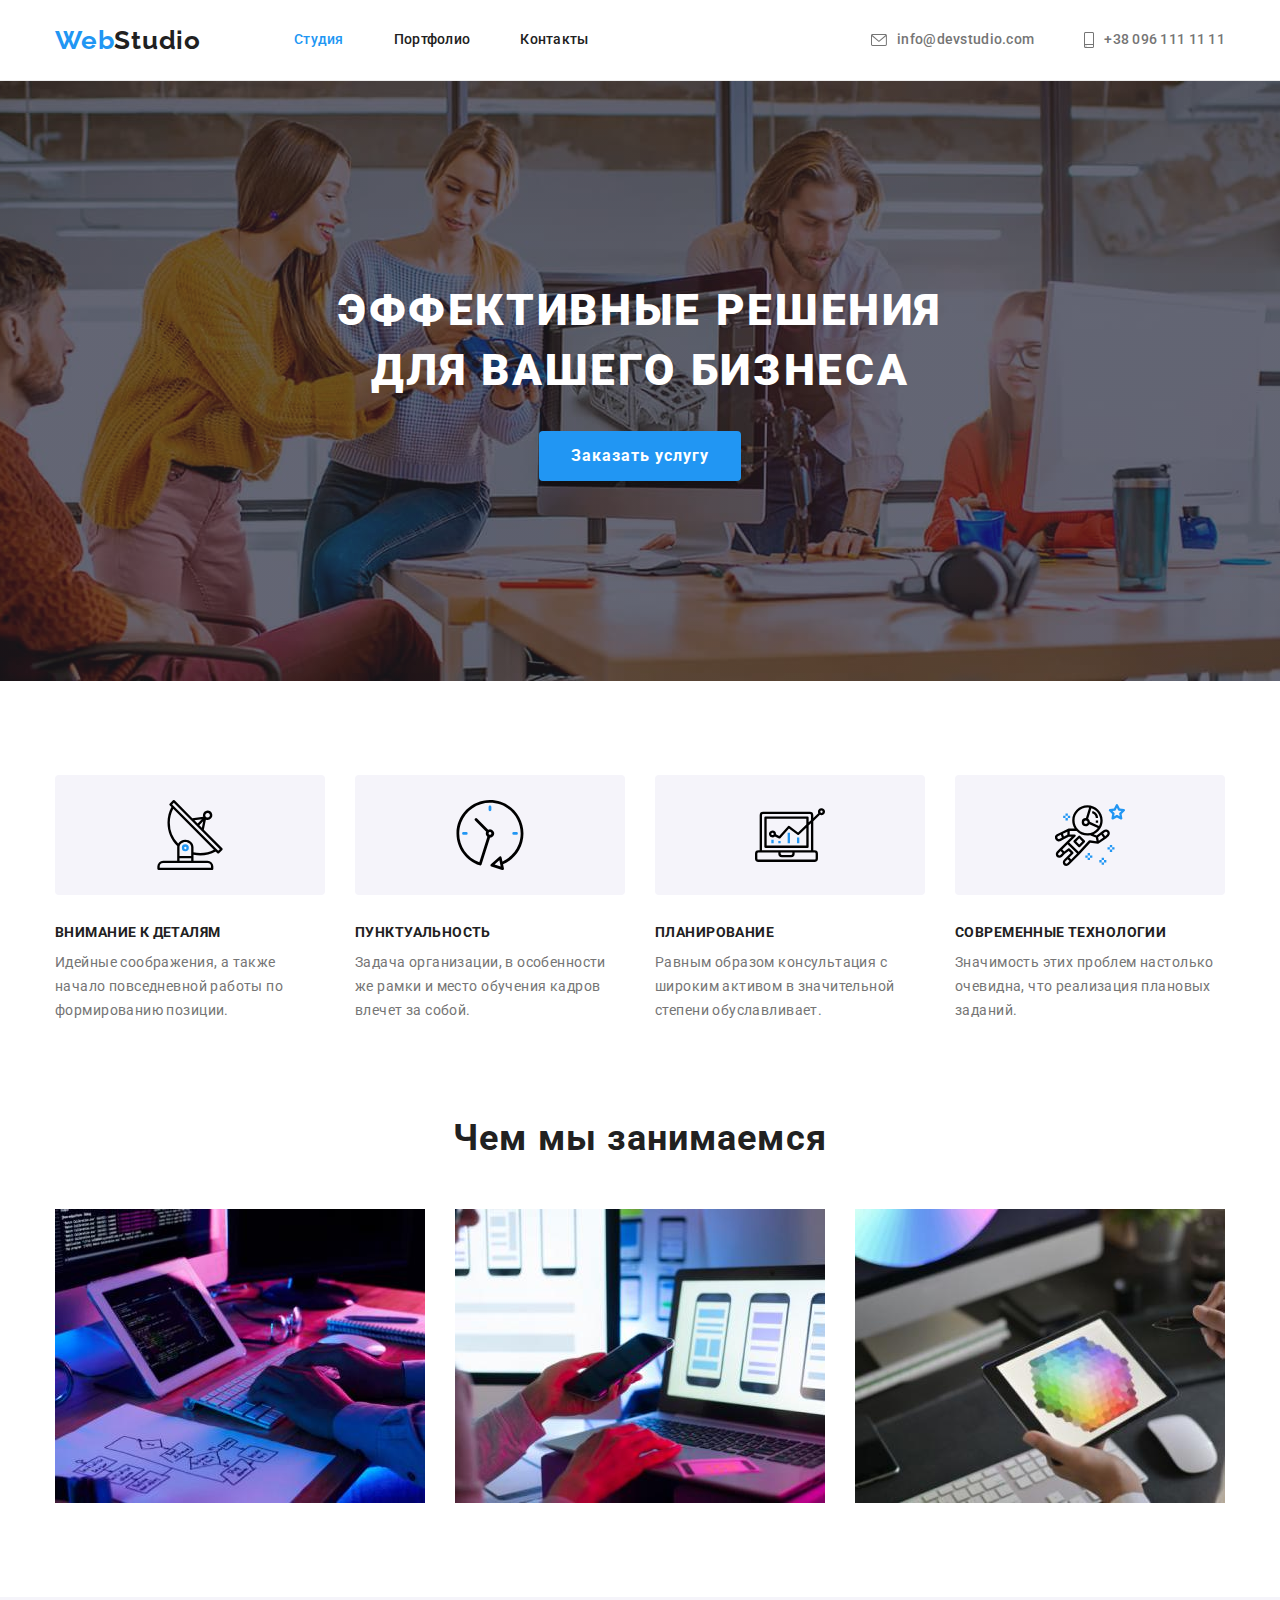
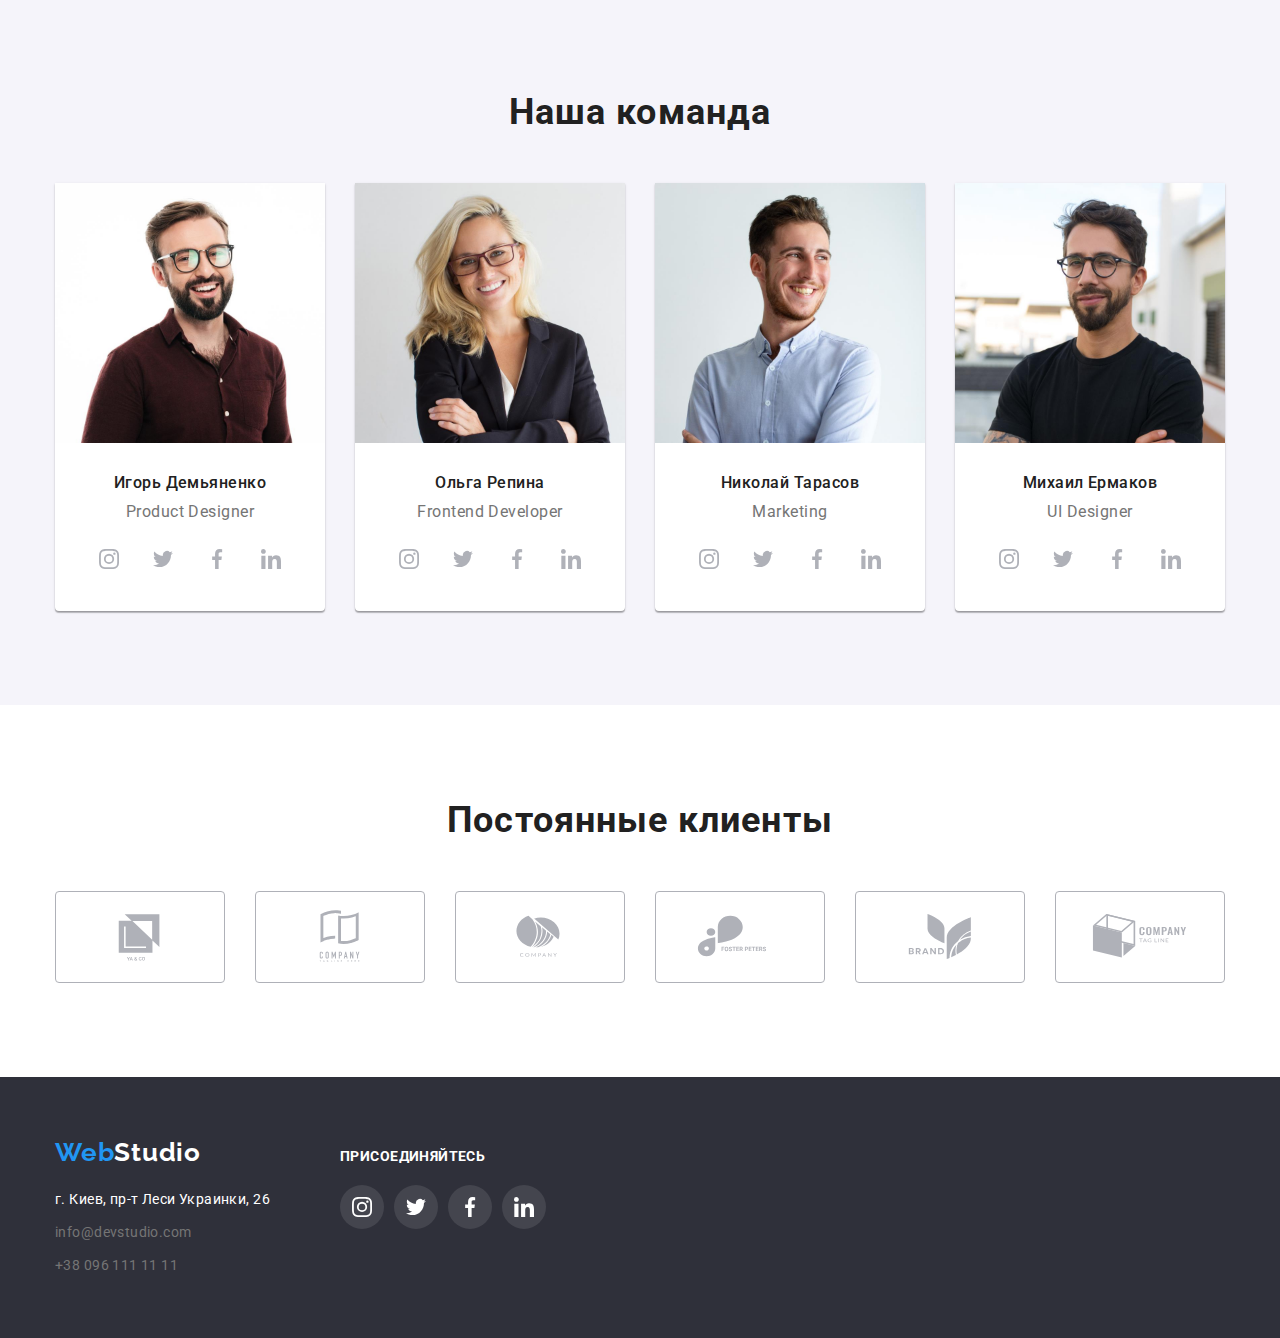
==== commit 66206b6b: "fixed after check" ====
--- a/index.html
+++ b/index.html
@@ -153,25 +153,25 @@
               <p class="position" lang="en">Product Designer</p>
               <ul class="social-list">
                 <li class="social-list-item">
-                  <a class="social-link"
+                  <a class="social-link" href=""
                     ><svg class="icon instagram">
                       <use href="./images/icons.svg#icon-instagram"></use></svg
                   ></a>
                 </li>
                 <li class="social-list-item">
-                  <a class="social-link"
+                  <a class="social-link" href=""
                     ><svg class="icon twitter">
                       <use href="./images/icons.svg#icon-twitter"></use></svg
                   ></a>
                 </li>
                 <li class="social-list-item">
-                  <a class="social-link"
+                  <a class="social-link" href=""
                     ><svg class="icon facebook">
                       <use href="./images/icons.svg#icon-facebook"></use></svg
                   ></a>
                 </li>
                 <li class="social-list-item">
-                  <a class="social-link"
+                  <a class="social-link" href=""
                     ><svg class="icon linkedin">
                       <use href="./images/icons.svg#icon-linkedin"></use></svg
                   ></a>
@@ -184,25 +184,25 @@
               <p class="position" lang="en">Frontend Developer</p>
               <ul class="social-list">
                 <li class="social-list-item">
-                  <a class="social-link"
+                  <a class="social-link" href=""
                     ><svg class="icon instagram">
                       <use href="./images/icons.svg#icon-instagram"></use></svg
                   ></a>
                 </li>
                 <li class="social-list-item">
-                  <a class="social-link"
+                  <a class="social-link" href=""
                     ><svg class="icon twitter">
                       <use href="./images/icons.svg#icon-twitter"></use></svg
                   ></a>
                 </li>
                 <li class="social-list-item">
-                  <a class="social-link"
+                  <a class="social-link" href=""
                     ><svg class="icon facebook">
                       <use href="./images/icons.svg#icon-facebook"></use></svg
                   ></a>
                 </li>
                 <li class="social-list-item">
-                  <a class="social-link"
+                  <a class="social-link" href=""
                     ><svg class="icon linkedin">
                       <use href="./images/icons.svg#icon-linkedin"></use></svg
                   ></a>
@@ -219,25 +219,25 @@
               <p class="position" lang="en">Marketing</p>
               <ul class="social-list">
                 <li class="social-list-item">
-                  <a class="social-link"
+                  <a class="social-link" href=""
                     ><svg class="icon instagram">
                       <use href="./images/icons.svg#icon-instagram"></use></svg
                   ></a>
                 </li>
                 <li class="social-list-item">
-                  <a class="social-link"
+                  <a class="social-link" href=""
                     ><svg class="icon twitter">
                       <use href="./images/icons.svg#icon-twitter"></use></svg
                   ></a>
                 </li>
                 <li class="social-list-item">
-                  <a class="social-link"
+                  <a class="social-link" href=""
                     ><svg class="icon facebook">
                       <use href="./images/icons.svg#icon-facebook"></use></svg
                   ></a>
                 </li>
                 <li class="social-list-item">
-                  <a class="social-link"
+                  <a class="social-link" href=""
                     ><svg class="icon linkedin">
                       <use href="./images/icons.svg#icon-linkedin"></use></svg
                   ></a>
@@ -254,25 +254,25 @@
               <p class="position" lang="en">UI Designer</p>
               <ul class="social-list">
                 <li class="social-list-item">
-                  <a class="social-link"
+                  <a class="social-link" href=""
                     ><svg class="icon instagram">
                       <use href="./images/icons.svg#icon-instagram"></use></svg
                   ></a>
                 </li>
                 <li class="social-list-item">
-                  <a class="social-link"
+                  <a class="social-link" href=""
                     ><svg class="icon twitter">
                       <use href="./images/icons.svg#icon-twitter"></use></svg
                   ></a>
                 </li>
                 <li class="social-list-item">
-                  <a class="social-link"
+                  <a class="social-link" href=""
                     ><svg class="icon facebook">
                       <use href="./images/icons.svg#icon-facebook"></use></svg
                   ></a>
                 </li>
                 <li class="social-list-item">
-                  <a class="social-link"
+                  <a class="social-link" href=""
                     ><svg class="icon linkedin">
                       <use href="./images/icons.svg#icon-linkedin"></use></svg
                   ></a>
@@ -287,37 +287,37 @@
           <h2 class="title">Постоянные клиенты</h2>
           <ul class="partners-list list">
             <li class="partners-list-item">
-              <a class="partner-link"
+              <a class="partner-link" href=""
                 ><svg class="icon">
                   <use href="./images/icons.svg#icon-client1"></use></svg
               ></a>
             </li>
             <li class="partners-list-item">
-              <a class="partner-link"
+              <a class="partner-link" href=""
                 ><svg class="icon">
                   <use href="./images/icons.svg#icon-client2"></use></svg
               ></a>
             </li>
             <li class="partners-list-item">
-              <a class="partner-link"
+              <a class="partner-link" href=""
                 ><svg class="icon">
                   <use href="./images/icons.svg#icon-client3"></use></svg
               ></a>
             </li>
             <li class="partners-list-item">
-              <a class="partner-link"
+              <a class="partner-link" href=""
                 ><svg class="icon">
                   <use href="./images/icons.svg#icon-client4"></use></svg
               ></a>
             </li>
             <li class="partners-list-item">
-              <a class="partner-link"
+              <a class="partner-link" href=""
                 ><svg class="icon">
                   <use href="./images/icons.svg#icon-client5"></use></svg
               ></a>
             </li>
             <li class="partners-list-item">
-              <a class="partner-link"
+              <a class="partner-link" href=""
                 ><svg class="icon">
                   <use href="./images/icons.svg#icon-client6"></use></svg
               ></a>
@@ -350,25 +350,25 @@
           <p class="title">Присоединяйтесь</p>
           <ul class="social-list">
             <li class="social-list-item">
-              <a class="social-link"
+              <a class="social-link" href=""
                 ><svg class="icon instagram">
                   <use href="./images/icons.svg#icon-instagram"></use></svg
               ></a>
             </li>
             <li class="social-list-item">
-              <a class="social-link"
+              <a class="social-link" href=""
                 ><svg class="icon twitter">
                   <use href="./images/icons.svg#icon-twitter"></use></svg
               ></a>
             </li>
             <li class="social-list-item">
-              <a class="social-link"
+              <a class="social-link" href=""
                 ><svg class="icon facebook">
                   <use href="./images/icons.svg#icon-facebook"></use></svg
               ></a>
             </li>
             <li class="social-list-item">
-              <a class="social-link"
+              <a class="social-link" href=""
                 ><svg class="icon linkedin">
                   <use href="./images/icons.svg#icon-linkedin"></use></svg
               ></a>
--- a/css/styles.css
+++ b/css/styles.css
@@ -152,8 +152,9 @@
 }
 
 .hero-title {
+  width: 696px;
   margin: 0 auto 30px;
-  padding: 0 267px;
+
   font-weight: 900;
   font-size: 44px;
   line-height: 1.36;
@@ -358,8 +359,8 @@
   background-color: var(--prime-background-color);
   /* border: 1px solid #eeeeee;                                вместо border в .project-item > .content */
 }
-.project-item:hover,
-.project-item:focus {
+.project-item .wrap-link:hover,
+.project-item .wrap-link:focus {
   box-shadow: 0px 1px 1px rgba(0, 0, 0, 0.12), 0px 4px 4px rgba(0, 0, 0, 0.06),
     1px 4px 6px rgba(0, 0, 0, 0.16);
 }
@@ -369,8 +370,12 @@
 .project-item:nth-last-child(-n + 3) {
   margin-bottom: 0;
 }
-
-.project-item > .content {
+.project-item .wrap-link {
+  display: block;
+
+  text-decoration: none;
+}
+.project-item .content {
   display: flex;
   flex-direction: column;
   padding: 20px 24px;
@@ -385,6 +390,7 @@
   font-size: 18px;
   line-height: 2;
   letter-spacing: 0.06em;
+  color: var(--secondary-text-color);
 }
 .project-item .project-type {
   margin: 0;
@@ -402,14 +408,14 @@
   margin-right: 30px;
   width: 170px;
   height: 92px;
+}
+.partners-list-item:last-child {
+  margin-right: 0;
+}
+.partner-link {
   border: 1px solid var(--prime-icon-color);
   box-sizing: border-box;
   border-radius: 4px;
-}
-.partners-list-item:last-child {
-  margin-right: 0;
-}
-.partner-link {
   fill: var(--prime-icon-color);
   display: flex;
   justify-content: center;
@@ -419,10 +425,11 @@
 }
 .partner-link:hover,
 .partner-link:focus {
+  fill: var(--active-text-color);
   border: 1px solid var(--active-text-color);
-  fill: var(--active-text-color);
   cursor: pointer;
 }
+
 .partners-list-item .icon {
   width: 106px;
   height: 60px;
@@ -447,6 +454,7 @@
   flex-direction: column;
 }
 .social-container .title {
+  text-transform: uppercase;
   margin-top: 0;
   margin-bottom: 20px;
   font-weight: 700;
@@ -457,6 +465,7 @@
 }
 .footer .social-link {
   background-color: rgba(255, 255, 255, 0.1);
+  fill: #ffffff;
 }
 .footer .social-link:hover,
 .footer .social-link:focus {
@@ -490,9 +499,7 @@
 }
 .footer .contacts-list .link {
   padding: 0;
-  font-size: inherit;
-  font-style: inherit;
   font-weight: inherit;
-  line-height: inherit;
-  letter-spacing: inherit;
-}
+  line-height: 1.71;
+  letter-spacing: 0.03em;
+}
